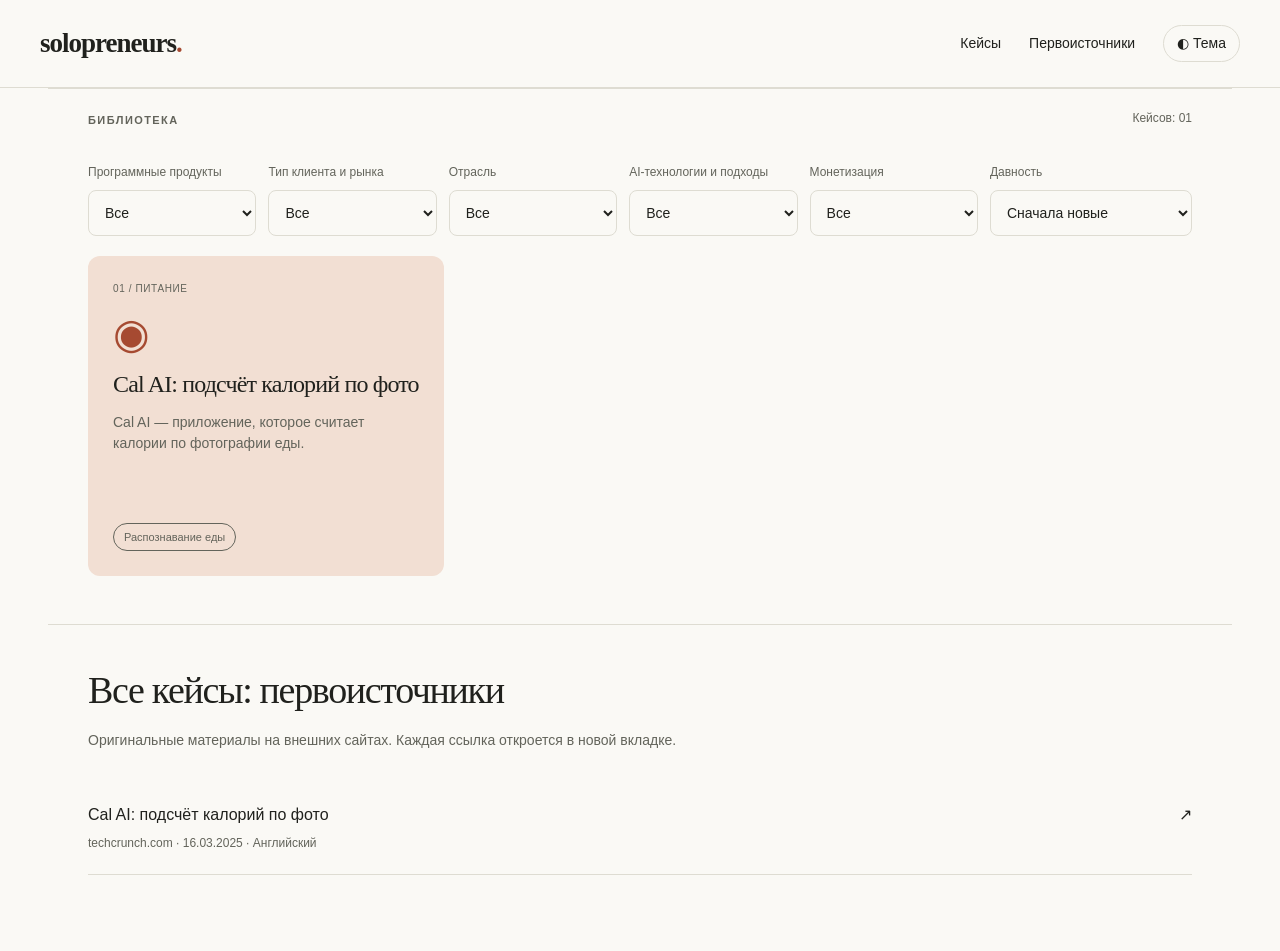
==== index.html @ c96a7599 "Publish Solopreneurs Radar website" ====
<!doctype html>
<html lang="ru">
<head><meta charset="utf-8"><meta name="viewport" content="width=device-width, initial-scale=1"><title>Соло-предприниматели — solopreneurs</title><meta name="description" content="Русскоязычные описания кейсов предпринимателей с прямыми ссылками на внешние первоисточники."><link rel="stylesheet" href="assets/style.css"><script src="assets/theme.js" defer></script><script src="assets/filters.js" defer></script></head>
<body><header class="topbar"><a class="brand" href="index.html">solopreneurs<span class="dot">.</span></a><nav aria-label="Основная навигация"><a href="#cases">Кейсы</a><a href="#all-cases">Первоисточники</a><button class="theme" type="button" aria-label="Переключить тему">◐ <span>Тема</span></button></nav></header>
<main><section class="library wrap" id="cases" aria-label="Кейсы"><div class="section-head"><p class="eyebrow">Библиотека</p><span class="count" id="case-count" role="status" aria-live="polite">Кейсов: 01</span></div><form class="case-filters" id="case-filters" aria-label="Фильтры кейсов"><div class="filter-row"><label class="case-filter" for="filter-product"><span>Программные продукты</span><select id="filter-product" name="product" data-case-filter="product"><option value="">Все</option><option value="Мобильное приложение">Мобильное приложение</option></select></label><label class="case-filter" for="filter-market"><span>Тип клиента и рынка</span><select id="filter-market" name="market" data-case-filter="market"><option value="">Все</option><option value="B2C — частным клиентам">B2C — частным клиентам</option></select></label><label class="case-filter" for="filter-industry"><span>Отрасль</span><select id="filter-industry" name="industry" data-case-filter="industry"><option value="">Все</option><option value="Питание">Питание</option></select></label><label class="case-filter" for="filter-ai"><span>AI-технологии и подходы</span><select id="filter-ai" name="ai" data-case-filter="ai"><option value="">Все</option><option value="Компьютерное зрение">Компьютерное зрение</option><option value="Поиск по собственной базе знаний / RAG">Поиск по собственной базе знаний / RAG</option><option value="Мультимодальный AI">Мультимодальный AI</option></select></label><label class="case-filter" for="filter-monetization"><span>Монетизация</span><select id="filter-monetization" name="monetization" data-case-filter="monetization"><option value="">Все</option></select></label><label class="case-filter" for="case-sort"><span>Давность</span><select id="case-sort" name="recency"><option value="newest" selected>Сначала новые</option><option value="oldest">Сначала старые</option></select></label></div><div class="filter-actions" hidden><button type="reset" class="filter-reset">Сбросить фильтры <span aria-hidden="true">×</span></button></div></form><div class="cards" id="case-cards"><a class="card" data-case-filters="{&quot;product&quot;:[&quot;Мобильное приложение&quot;],&quot;market&quot;:[&quot;B2C — частным клиентам&quot;],&quot;industry&quot;:[&quot;Питание&quot;],&quot;ai&quot;:[&quot;Компьютерное зрение&quot;,&quot;Мультимодальный AI&quot;,&quot;Поиск по собственной базе знаний / RAG&quot;],&quot;monetization&quot;:[]}" data-added-at="2026-11-18" href="cases/cal-ai/index.html"><div class="card-meta"><span>01 / Питание</span></div><div class="card-symbol" aria-hidden="true">◉</div><h3>Cal AI: подсчёт калорий по фото</h3><p>Cal AI — приложение, которое считает калории по фотографии еды.</p><div class="card-bottom"><span class="tag">Распознавание еды</span></div></a></div><div class="filter-empty" id="filter-empty" hidden><h3>Кейсы не найдены</h3><p>Попробуйте другие параметры или сбросьте фильтры.</p><button class="button" type="reset" form="case-filters">Сбросить фильтры</button></div></section>
<section class="all-cases wrap" id="all-cases" aria-labelledby="all-cases-title"><h2 id="all-cases-title">Все кейсы: первоисточники</h2><p class="notice sources-notice">Оригинальные материалы на внешних сайтах. Каждая ссылка откроется в новой вкладке.</p><ul class="case-links"><li><a href="https://techcrunch.com/2025/03/16/photo-calorie-app-cal-ai-downloaded-over-a-million-times-was-built-by-two-teenagers/" target="_blank" rel="noopener noreferrer"><span><strong>Cal AI: подсчёт калорий по фото</strong><small>techcrunch.com · 16.03.2025 · Английский</small></span><span aria-hidden="true">↗</span></a></li></ul></section></main></body></html>
---- assets/style.css ----
:root{--paper:#faf9f5;--surface:#f0eee6;--line:#dedcd2;--ink:#20211d;--muted:#63645b;--accent:#a64a31;--clay:#f2dfd3;--sage:#e6eadf;--serif:Georgia,'Times New Roman',serif;color-scheme:light}
:root[data-theme=dark]{--paper:#1b1d19;--surface:#272a24;--line:#41463b;--ink:#f2f0e7;--muted:#b8bcae;--accent:#f0a27f;--clay:#392a23;--sage:#293123;color-scheme:dark}
@media(prefers-color-scheme:dark){:root:not([data-theme=light]){--paper:#1b1d19;--surface:#272a24;--line:#41463b;--ink:#f2f0e7;--muted:#b8bcae;--accent:#f0a27f;--clay:#392a23;--sage:#293123;color-scheme:dark}}
*{box-sizing:border-box}html{scroll-behavior:smooth;scroll-padding-top:30px}body{margin:0;background:var(--paper);color:var(--ink);font:16px/1.65 Arial,Helvetica,sans-serif}a{color:inherit}button{font:inherit}a:focus-visible,button:focus-visible{outline:3px solid var(--accent);outline-offset:5px}.wrap{max-width:1184px;margin:auto;padding-left:40px;padding-right:40px}.topbar{min-height:88px;border-bottom:1px solid var(--line);display:flex;align-items:center;justify-content:space-between;gap:24px;padding:16px 40px}.brand{text-decoration:none;font:700 27px/1.2 var(--serif);letter-spacing:-1px}.dot,.accent{color:var(--accent)}nav{display:flex;align-items:center;gap:28px;font-size:14px}nav a{text-decoration:none}nav a:hover{text-decoration:underline}.theme{border:1px solid var(--line);border-radius:24px;background:transparent;color:var(--ink);padding:6px 13px;cursor:pointer}.hero{padding-top:28px;padding-bottom:24px}.eyebrow{text-transform:uppercase;letter-spacing:.13em;font-size:11px;font-weight:600;line-height:1.6;margin:0 0 24px;color:var(--muted)}h1,h2,h3{font-family:var(--serif);font-weight:400;line-height:1.12;letter-spacing:-.035em}h1{font-size:clamp(48px,7vw,84px);margin:0 0 28px;max-width:950px}h1 em{font-weight:400;color:var(--accent)}.lead{max-width:660px;color:var(--muted);font-size:19px;line-height:1.65;margin:0 0 32px}.button{display:inline-flex;justify-content:space-between;gap:40px;padding:12px 22px;text-decoration:none;background:var(--ink);color:var(--paper);border-radius:30px;font-size:15px}.button:hover{opacity:.85}.library{padding-top:20px;padding-bottom:48px;border-top:1px solid var(--line)}.section-head{display:flex;align-items:center;justify-content:space-between;gap:24px;margin-bottom:12px}.section-head .eyebrow{margin:0}h2{font-size:38px;margin:0}.count{white-space:nowrap;font-size:12px;color:var(--muted);padding-bottom:4px}.notice{max-width:790px;color:var(--muted);font-size:14px;margin:0 0 30px}.cards{display:grid;grid-template-columns:repeat(3,minmax(0,1fr));gap:18px}.card{display:flex;flex-direction:column;min-height:320px;background:var(--clay);padding:24px;border:1px solid transparent;border-radius:12px;text-decoration:none;transition:transform .2s,border-color .2s}.card:hover{transform:translateY(-4px);border-color:var(--accent)}.card.sage{background:var(--sage)}.card-meta{display:flex;justify-content:space-between;gap:14px;text-transform:uppercase;letter-spacing:.06em;font-size:10px;line-height:1.6;color:var(--muted)}.card-meta span{min-width:0;text-align:left}.card-symbol{font:42px/1 var(--serif);color:var(--accent);margin:16px 0}.sage .card-symbol{color:var(--muted)}.card h3{font-size:24px;margin:0 0 14px}.card p{font-size:14px;line-height:1.55;color:var(--muted);margin:0 0 22px;max-width:440px}.card-bottom{display:flex;align-items:center;justify-content:space-between;gap:20px;margin-top:auto}.tag{font-size:11px;border:1px solid currentColor;border-radius:20px;padding:4px 10px;color:var(--muted)}.arrow{font-size:28px}.about{border-top:1px solid var(--line);padding-top:44px;padding-bottom:76px}.about-grid{display:grid;grid-template-columns:1fr 1fr;gap:60px}.about-grid h2{font-size:36px}.about-grid p{color:var(--muted);margin:0 0 16px}.footer{min-height:100px;display:flex;align-items:center;justify-content:space-between;gap:24px;border-top:1px solid var(--line)}.footer span{font-size:12px;color:var(--muted)}.breadcrumb{display:inline-block;color:var(--muted);text-decoration:none;font-size:14px;margin-bottom:40px}.breadcrumb:hover{text-decoration:underline}.article{max-width:900px;padding-top:42px;padding-bottom:72px}.article h1{font-size:clamp(38px,5.5vw,62px);margin-bottom:24px}.article .lead{max-width:760px}.demo-note{padding:18px 22px;background:var(--surface);border-left:3px solid var(--accent);font-size:14px;color:var(--muted);margin:32px 0}.article-body{max-width:720px}.article-body h2{font-size:29px;margin:44px 0 16px}.article-body p{margin:0 0 18px}.article-body ol,.article-body ul{padding-left:24px}.article-body li{margin-bottom:12px}.process{display:flex;gap:12px;flex-wrap:wrap;padding:22px;background:var(--sage);border-radius:10px;margin:24px 0}.process span{font-size:13px}.article-end{margin-top:48px;padding-top:28px;border-top:1px solid var(--line)}
@media(max-width:740px){.wrap{padding-left:22px;padding-right:22px}.topbar{padding:18px 22px;min-height:76px;gap:12px}.brand{font-size:24px}nav{gap:16px;font-size:12px}nav a[href='#about']{display:none}.theme span{display:none}.hero{padding-top:24px;padding-bottom:20px}.hero .eyebrow{max-width:260px}.lead{font-size:17px}.section-head{display:flex}.count{display:block;margin-top:0}h2{font-size:31px}.about-grid{grid-template-columns:1fr}.card{padding:18px;min-height:320px}.card h3{font-size:21px}.about-grid{gap:22px}.about-grid h2{font-size:31px}.footer{align-items:flex-start;flex-direction:column;justify-content:center;padding-top:24px;padding-bottom:24px;gap:12px}.article{padding-top:28px}.article-body h2{font-size:27px}}
.hero h1{font-size:clamp(28px,3.5vw,42px);line-height:1.2;margin:0;overflow-wrap:anywhere}.all-cases{border-top:1px solid var(--line);padding-top:44px;padding-bottom:76px}.case-links{list-style:none;padding:0;margin:28px 0 0}.case-links li{border-bottom:1px solid var(--line)}.case-links a{display:flex;justify-content:space-between;gap:24px;padding:20px 0;text-decoration:none}.case-links a:hover{color:var(--accent)}.case-links a span:last-child{flex-shrink:0}
.sources-notice{margin-top:18px}.case-links strong{font-weight:400}.case-links small{display:block;color:var(--muted);font-size:12px;margin-top:5px}.source-panel{margin-top:44px;padding:24px;background:var(--surface);border-radius:12px}.article-body .source-panel h2{margin-top:0}.source-meta{font-size:13px;margin:20px 0}.source-meta div{display:flex;gap:16px;margin:8px 0}.source-meta dt{color:var(--muted);min-width:110px}.source-meta dd{margin:0}.source-address{overflow-wrap:anywhere;font-size:12px;margin:18px 0 0!important}.source-panel .muted{font-size:13px}
.case-filters{margin:14px 0 20px}.filter-row{display:grid;grid-template-columns:repeat(5,minmax(0,1fr)) minmax(145px,1.2fr);gap:12px}.case-filter{display:flex;flex-direction:column;justify-content:flex-end;gap:9px;min-width:0}.case-filter>span{font-size:12px;line-height:1.4;color:var(--muted);min-height:34px;display:flex;align-items:flex-end}.case-filter select{display:block;width:100%;min-width:0;min-height:46px;padding:10px 30px 10px 12px;background-color:var(--paper);color:var(--ink);border:1px solid var(--line);border-radius:8px;font:14px/1.4 Arial,Helvetica,sans-serif;cursor:pointer;text-overflow:ellipsis}.case-filter select:hover{border-color:var(--muted)}.case-filter select:focus-visible{outline:2px solid var(--accent);outline-offset:3px}.filter-actions{margin-top:14px}.filter-reset{padding:5px 0;border:0;background:none;color:var(--muted);font:13px/1.5 Arial,Helvetica,sans-serif;cursor:pointer;text-decoration:underline;text-underline-offset:4px}.filter-reset:hover{color:var(--ink)}.filter-reset span{margin-left:8px}.filter-empty{padding:44px 24px;text-align:center;background:var(--surface);border:1px solid var(--line);border-radius:12px}.filter-empty h3{margin:0 0 12px;font-size:29px}.filter-empty p{color:var(--muted);margin:0 0 24px}.filter-empty .button{border:0;cursor:pointer}.card[hidden],.filter-actions[hidden],.filter-empty[hidden]{display:none!important}
@media(max-width:600px){.cards{grid-template-columns:1fr}.filter-row{grid-template-columns:repeat(6,minmax(150px,1fr));overflow-x:auto;padding:3px 3px 12px;scrollbar-width:thin}.case-filters{margin-top:24px}}
#case-sort{padding-right:8px}
@media(prefers-reduced-motion:reduce){html{scroll-behavior:auto}.card{transition:none}}
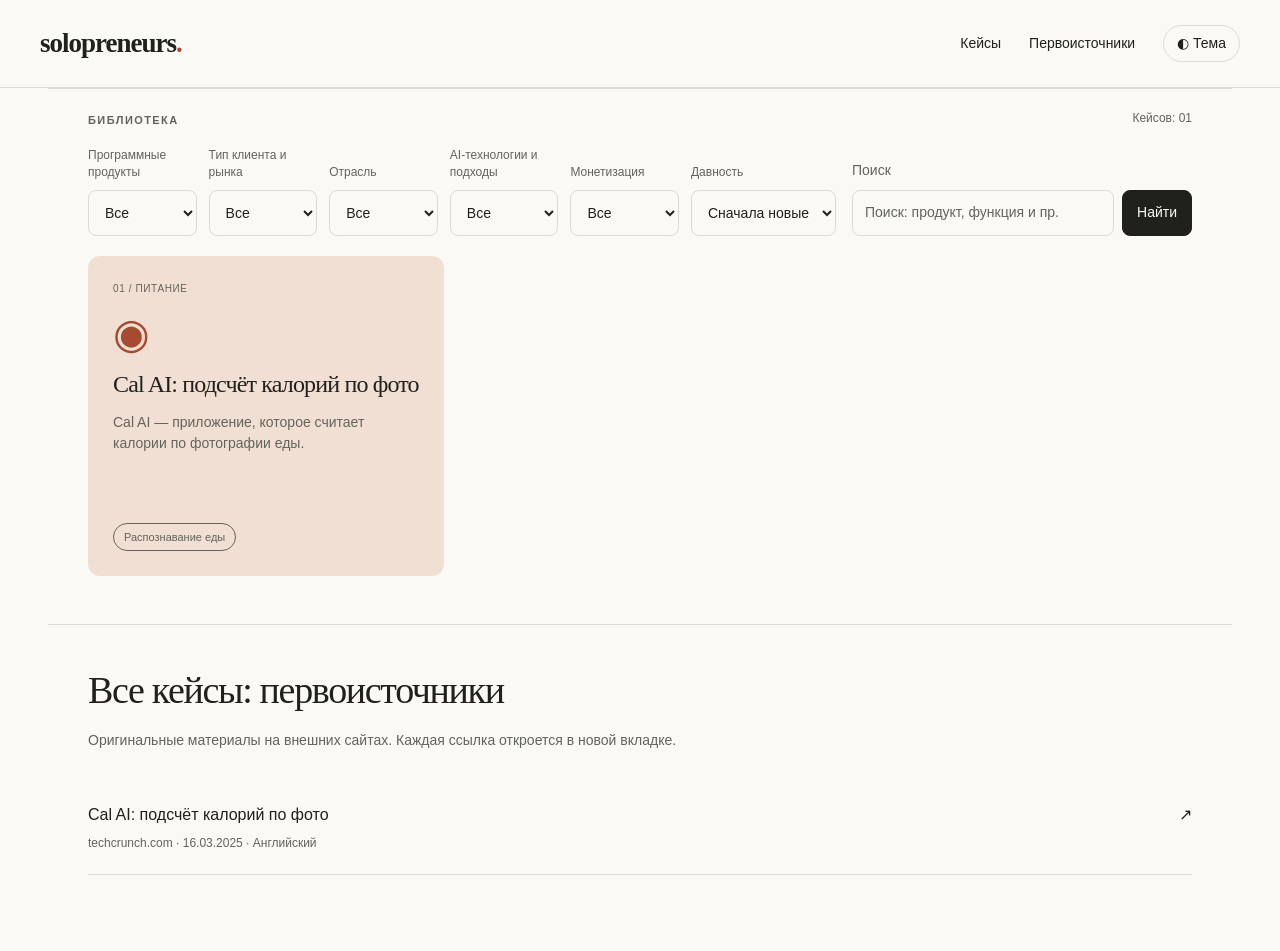
==== commit 1370a1b4: "Add full-text case search with filters and recency sorting" ====
--- a/index.html
+++ b/index.html
@@ -1,6 +1,6 @@
 <!doctype html>
 <html lang="ru">
-<head><meta charset="utf-8"><meta name="viewport" content="width=device-width, initial-scale=1"><title>Соло-предприниматели — solopreneurs</title><meta name="description" content="Русскоязычные описания кейсов предпринимателей с прямыми ссылками на внешние первоисточники."><link rel="stylesheet" href="assets/style.css"><script src="assets/theme.js" defer></script><script src="assets/filters.js" defer></script></head>
+<head><meta charset="utf-8"><meta name="viewport" content="width=device-width, initial-scale=1"><title>Соло-предприниматели — solopreneurs</title><meta name="description" content="Русскоязычные описания кейсов предпринимателей с прямыми ссылками на внешние первоисточники."><link rel="stylesheet" href="assets/style.css?v=f8c60f251d13"><script src="assets/theme.js?v=f8c60f251d13" defer></script><script src="assets/filters.js?v=f8c60f251d13" defer></script></head>
 <body><header class="topbar"><a class="brand" href="index.html">solopreneurs<span class="dot">.</span></a><nav aria-label="Основная навигация"><a href="#cases">Кейсы</a><a href="#all-cases">Первоисточники</a><button class="theme" type="button" aria-label="Переключить тему">◐ <span>Тема</span></button></nav></header>
-<main><section class="library wrap" id="cases" aria-label="Кейсы"><div class="section-head"><p class="eyebrow">Библиотека</p><span class="count" id="case-count" role="status" aria-live="polite">Кейсов: 01</span></div><form class="case-filters" id="case-filters" aria-label="Фильтры кейсов"><div class="filter-row"><label class="case-filter" for="filter-product"><span>Программные продукты</span><select id="filter-product" name="product" data-case-filter="product"><option value="">Все</option><option value="Мобильное приложение">Мобильное приложение</option></select></label><label class="case-filter" for="filter-market"><span>Тип клиента и рынка</span><select id="filter-market" name="market" data-case-filter="market"><option value="">Все</option><option value="B2C — частным клиентам">B2C — частным клиентам</option></select></label><label class="case-filter" for="filter-industry"><span>Отрасль</span><select id="filter-industry" name="industry" data-case-filter="industry"><option value="">Все</option><option value="Питание">Питание</option></select></label><label class="case-filter" for="filter-ai"><span>AI-технологии и подходы</span><select id="filter-ai" name="ai" data-case-filter="ai"><option value="">Все</option><option value="Компьютерное зрение">Компьютерное зрение</option><option value="Поиск по собственной базе знаний / RAG">Поиск по собственной базе знаний / RAG</option><option value="Мультимодальный AI">Мультимодальный AI</option></select></label><label class="case-filter" for="filter-monetization"><span>Монетизация</span><select id="filter-monetization" name="monetization" data-case-filter="monetization"><option value="">Все</option></select></label><label class="case-filter" for="case-sort"><span>Давность</span><select id="case-sort" name="recency"><option value="newest" selected>Сначала новые</option><option value="oldest">Сначала старые</option></select></label></div><div class="filter-actions" hidden><button type="reset" class="filter-reset">Сбросить фильтры <span aria-hidden="true">×</span></button></div></form><div class="cards" id="case-cards"><a class="card" data-case-filters="{&quot;product&quot;:[&quot;Мобильное приложение&quot;],&quot;market&quot;:[&quot;B2C — частным клиентам&quot;],&quot;industry&quot;:[&quot;Питание&quot;],&quot;ai&quot;:[&quot;Компьютерное зрение&quot;,&quot;Мультимодальный AI&quot;,&quot;Поиск по собственной базе знаний / RAG&quot;],&quot;monetization&quot;:[]}" data-added-at="2026-11-18" href="cases/cal-ai/index.html"><div class="card-meta"><span>01 / Питание</span></div><div class="card-symbol" aria-hidden="true">◉</div><h3>Cal AI: подсчёт калорий по фото</h3><p>Cal AI — приложение, которое считает калории по фотографии еды.</p><div class="card-bottom"><span class="tag">Распознавание еды</span></div></a></div><div class="filter-empty" id="filter-empty" hidden><h3>Кейсы не найдены</h3><p>Попробуйте другие параметры или сбросьте фильтры.</p><button class="button" type="reset" form="case-filters">Сбросить фильтры</button></div></section>
+<main><section class="library wrap" id="cases" aria-label="Кейсы"><div class="section-head"><p class="eyebrow">Библиотека</p><span class="count" id="case-count" role="status" aria-live="polite">Кейсов: 01</span></div><form class="case-filters" id="case-filters" aria-label="Фильтры кейсов"><div class="filters-layout"><div class="filter-row"><label class="case-filter" for="filter-product"><span>Программные продукты</span><select id="filter-product" name="product" data-case-filter="product"><option value="">Все</option><option value="Мобильное приложение">Мобильное приложение</option></select></label><label class="case-filter" for="filter-market"><span>Тип клиента и рынка</span><select id="filter-market" name="market" data-case-filter="market"><option value="">Все</option><option value="B2C — частным клиентам">B2C — частным клиентам</option></select></label><label class="case-filter" for="filter-industry"><span>Отрасль</span><select id="filter-industry" name="industry" data-case-filter="industry"><option value="">Все</option><option value="Питание">Питание</option></select></label><label class="case-filter" for="filter-ai"><span>AI-технологии и подходы</span><select id="filter-ai" name="ai" data-case-filter="ai"><option value="">Все</option><option value="Компьютерное зрение">Компьютерное зрение</option><option value="Поиск по собственной базе знаний / RAG">Поиск по собственной базе знаний / RAG</option><option value="Мультимодальный AI">Мультимодальный AI</option></select></label><label class="case-filter" for="filter-monetization"><span>Монетизация</span><select id="filter-monetization" name="monetization" data-case-filter="monetization"><option value="">Все</option></select></label><label class="case-filter" for="case-sort"><span>Давность</span><select id="case-sort" name="recency"><option value="newest" selected>Сначала новые</option><option value="oldest">Сначала старые</option></select></label></div><div class="case-search"><label for="case-search">Поиск</label><div class="search-controls"><input id="case-search" type="search" name="q" aria-label="Поиск по кейсам" placeholder="Поиск: продукт, функция и пр." autocomplete="off"><button class="search-submit" type="submit">Найти</button></div></div></div><div class="filter-actions" hidden><button type="reset" class="filter-reset">Сбросить фильтры <span aria-hidden="true">×</span></button></div></form><div class="cards" id="case-cards"><a class="card" data-case-filters="{&quot;product&quot;:[&quot;Мобильное приложение&quot;],&quot;market&quot;:[&quot;B2C — частным клиентам&quot;],&quot;industry&quot;:[&quot;Питание&quot;],&quot;ai&quot;:[&quot;Компьютерное зрение&quot;,&quot;Мультимодальный AI&quot;,&quot;Поиск по собственной базе знаний / RAG&quot;],&quot;monetization&quot;:[]}" data-case-search="Cal AI: подсчёт калорий по фото Cal AI — приложение, которое считает калории по фотографии еды. Питание Распознавание еды Cal AI — приложение, которое считает калории по фотографии еды. Его запустили в мае 2024 года два старшеклассника из США: 18-летний Зак Ядегари и Генри Лангмак. Раньше дневник питания вели вручную: человек искал каждый продукт в базах, вбивал граммы и порции, на это уходили минуты, и многие бросали учёт. Теперь достаточно снять тарелку на телефон — модель на базе решений Anthropic и OpenAI вместе с открытыми базами данных о продуктах распознаёт блюдо и оценивает калории и БЖУ. Основатели заявляют точность около 90%. Результат: за восемь месяцев больше 5 миллионов скачиваний, удержание выше 30%, а выручка в феврале 2025-го превысила 2 миллиона долларов. Оценка 4,8 звезды в обоих магазинах приложений при примерно 66 тысячах отзывов в App Store и 75 тысячах в Google Play. В команде — восемь сотрудников на полной ставке. Ядегари в 16 лет продал игровой сайт Totally Science за 100 тысяч долларов, а теперь, несмотря на успех, собирается поступать в университет. Мобильное приложение B2C — частным клиентам Питание Компьютерное зрение Мультимодальный AI Поиск по собственной базе знаний / RAG Photo calorie app Cal AI, downloaded over a million times, was built by two teenagers techcrunch.com Julie Bort" data-added-at="2026-11-18" href="cases/cal-ai/index.html"><div class="card-meta"><span>01 / Питание</span></div><div class="card-symbol" aria-hidden="true">◉</div><h3>Cal AI: подсчёт калорий по фото</h3><p>Cal AI — приложение, которое считает калории по фотографии еды.</p><div class="card-bottom"><span class="tag">Распознавание еды</span></div></a></div><div class="filter-empty" id="filter-empty" hidden><h3>Кейсы не найдены</h3><p>Измените поисковый запрос или параметры фильтров.</p><button class="button" type="reset" form="case-filters">Сбросить фильтры</button></div></section>
 <section class="all-cases wrap" id="all-cases" aria-labelledby="all-cases-title"><h2 id="all-cases-title">Все кейсы: первоисточники</h2><p class="notice sources-notice">Оригинальные материалы на внешних сайтах. Каждая ссылка откроется в новой вкладке.</p><ul class="case-links"><li><a href="https://techcrunch.com/2025/03/16/photo-calorie-app-cal-ai-downloaded-over-a-million-times-was-built-by-two-teenagers/" target="_blank" rel="noopener noreferrer"><span><strong>Cal AI: подсчёт калорий по фото</strong><small>techcrunch.com · 16.03.2025 · Английский</small></span><span aria-hidden="true">↗</span></a></li></ul></section></main></body></html>
--- a/assets/style.css
+++ b/assets/style.css
@@ -8,4 +8,6 @@
 .case-filters{margin:14px 0 20px}.filter-row{display:grid;grid-template-columns:repeat(5,minmax(0,1fr)) minmax(145px,1.2fr);gap:12px}.case-filter{display:flex;flex-direction:column;justify-content:flex-end;gap:9px;min-width:0}.case-filter>span{font-size:12px;line-height:1.4;color:var(--muted);min-height:34px;display:flex;align-items:flex-end}.case-filter select{display:block;width:100%;min-width:0;min-height:46px;padding:10px 30px 10px 12px;background-color:var(--paper);color:var(--ink);border:1px solid var(--line);border-radius:8px;font:14px/1.4 Arial,Helvetica,sans-serif;cursor:pointer;text-overflow:ellipsis}.case-filter select:hover{border-color:var(--muted)}.case-filter select:focus-visible{outline:2px solid var(--accent);outline-offset:3px}.filter-actions{margin-top:14px}.filter-reset{padding:5px 0;border:0;background:none;color:var(--muted);font:13px/1.5 Arial,Helvetica,sans-serif;cursor:pointer;text-decoration:underline;text-underline-offset:4px}.filter-reset:hover{color:var(--ink)}.filter-reset span{margin-left:8px}.filter-empty{padding:44px 24px;text-align:center;background:var(--surface);border:1px solid var(--line);border-radius:12px}.filter-empty h3{margin:0 0 12px;font-size:29px}.filter-empty p{color:var(--muted);margin:0 0 24px}.filter-empty .button{border:0;cursor:pointer}.card[hidden],.filter-actions[hidden],.filter-empty[hidden]{display:none!important}
 @media(max-width:600px){.cards{grid-template-columns:1fr}.filter-row{grid-template-columns:repeat(6,minmax(150px,1fr));overflow-x:auto;padding:3px 3px 12px;scrollbar-width:thin}.case-filters{margin-top:24px}}
 #case-sort{padding-right:8px}
+.filters-layout{display:grid;grid-template-columns:minmax(0,1fr) 340px;gap:16px;align-items:end}.case-search{min-width:0;display:flex;flex-direction:column;gap:9px}.case-search>label{font-size:14px;line-height:1.4;color:var(--muted)}.search-controls{display:flex;gap:8px;min-width:0}.search-controls input{flex:1;width:0;min-width:0;min-height:46px;padding:10px 12px;border:1px solid var(--line);border-radius:8px;background:var(--paper);color:var(--ink);font:14px/1.4 Arial,Helvetica,sans-serif}.search-controls input::placeholder{color:var(--muted);opacity:1}.search-controls input:hover{border-color:var(--muted)}.search-controls input:focus-visible{outline:2px solid var(--accent);outline-offset:3px}.search-submit{flex-shrink:0;min-height:46px;padding:10px 14px;border:1px solid var(--ink);border-radius:8px;background:var(--ink);color:var(--paper);font:14px/1.4 Arial,Helvetica,sans-serif;cursor:pointer}.search-submit:hover{opacity:.85}
+@media(max-width:1100px){.filters-layout{grid-template-columns:1fr}}
 @media(prefers-reduced-motion:reduce){html{scroll-behavior:auto}.card{transition:none}}
